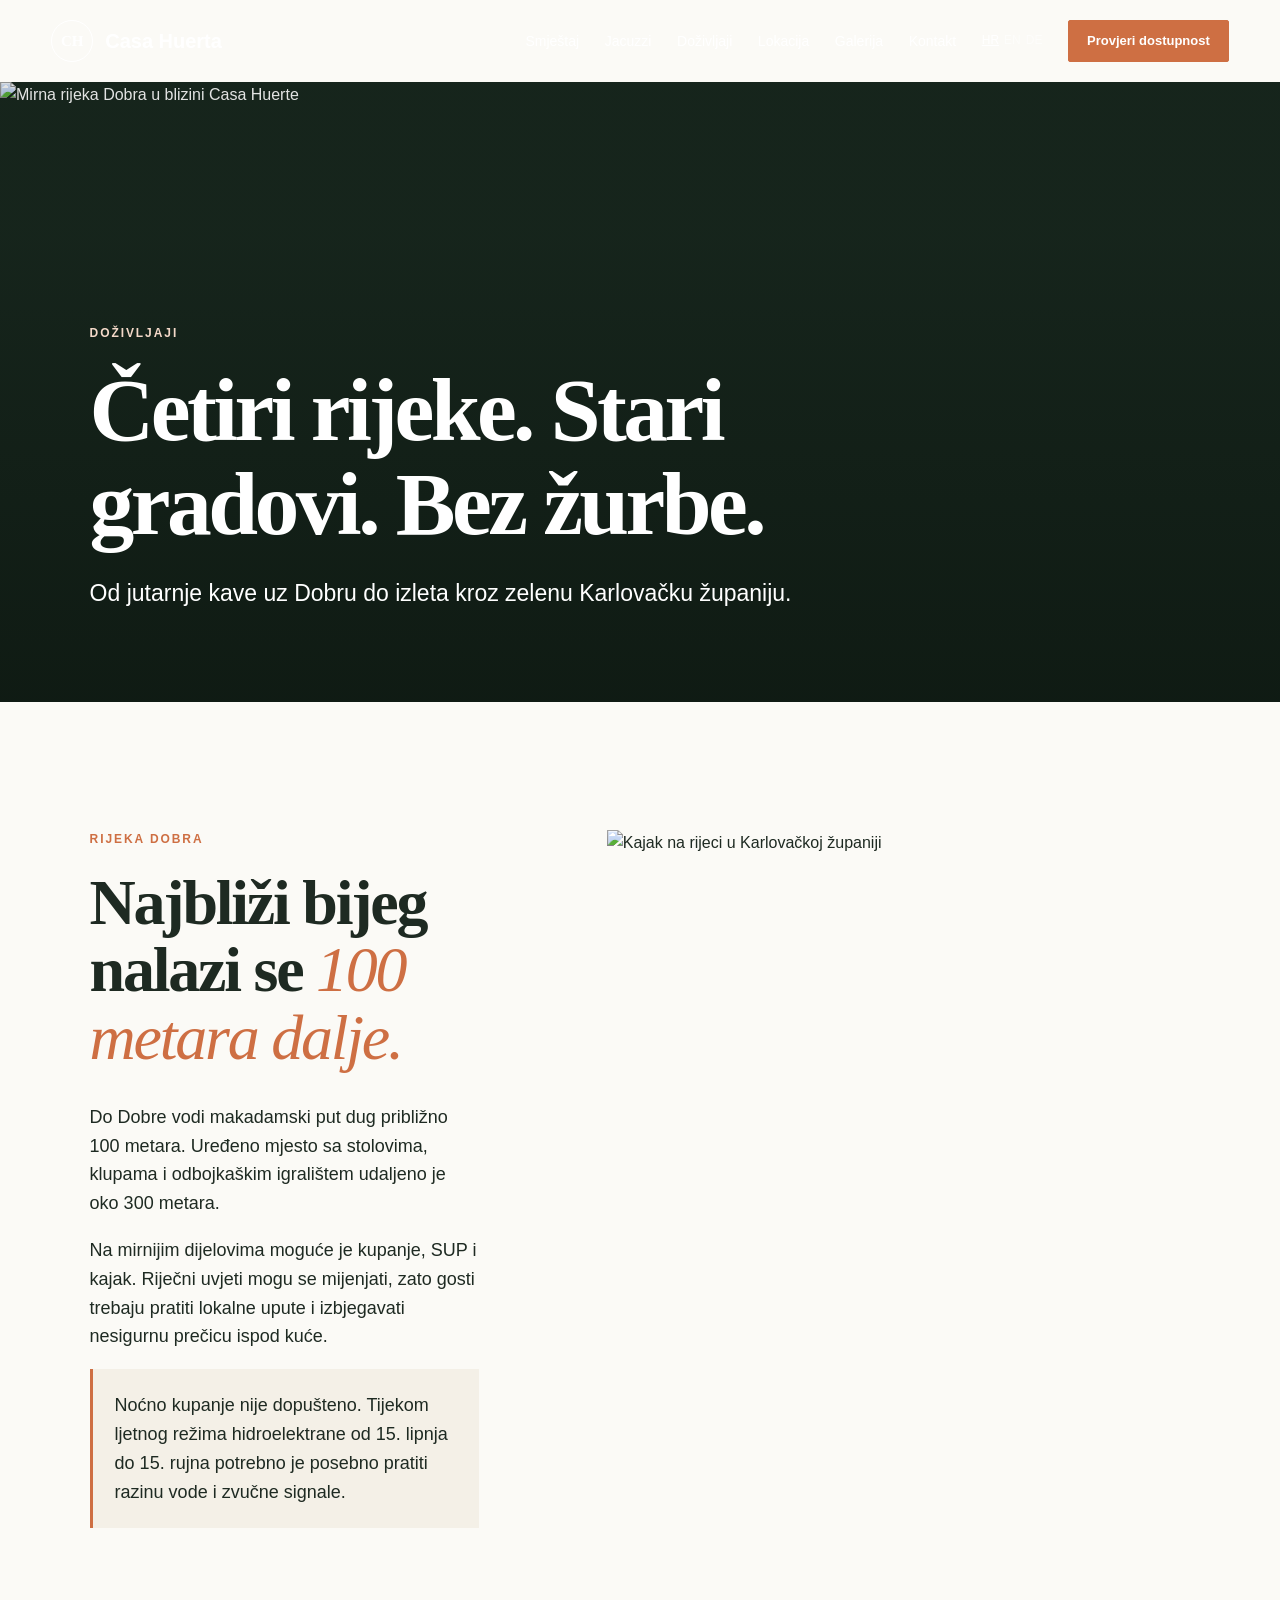
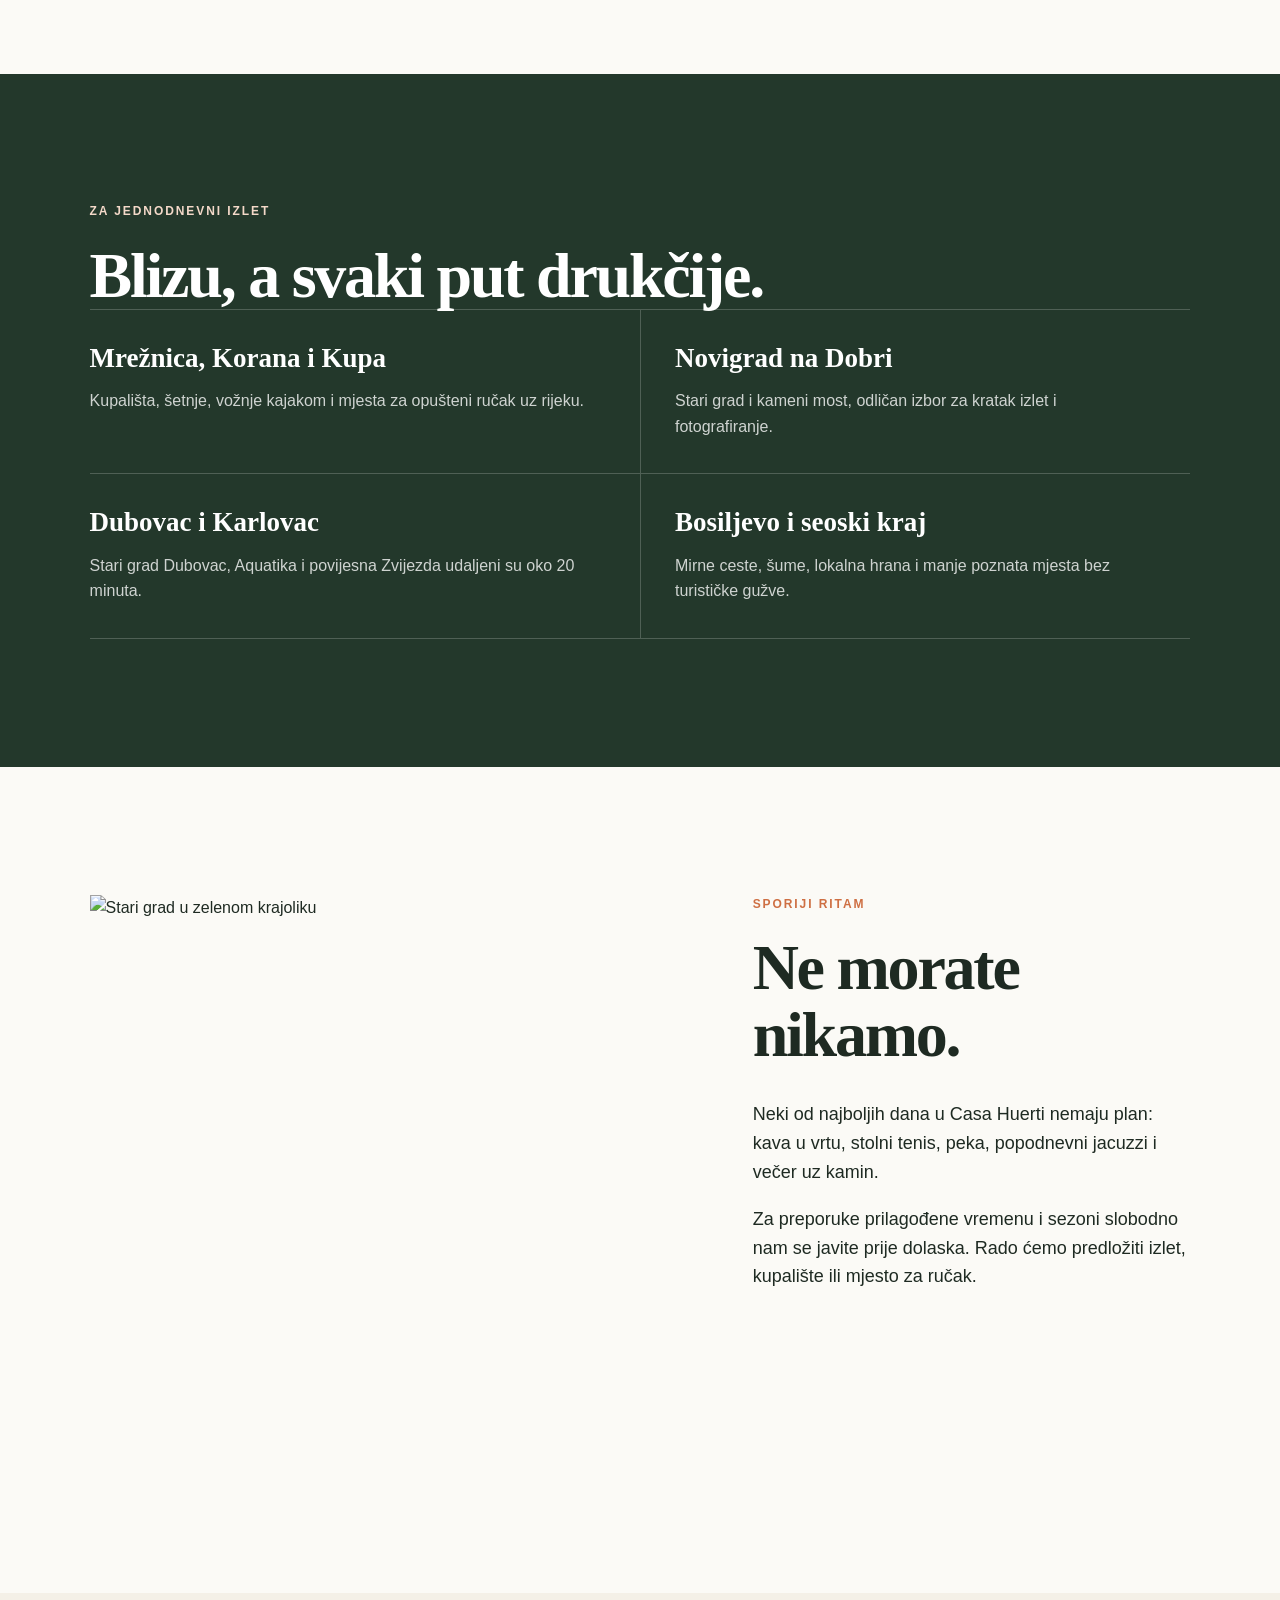
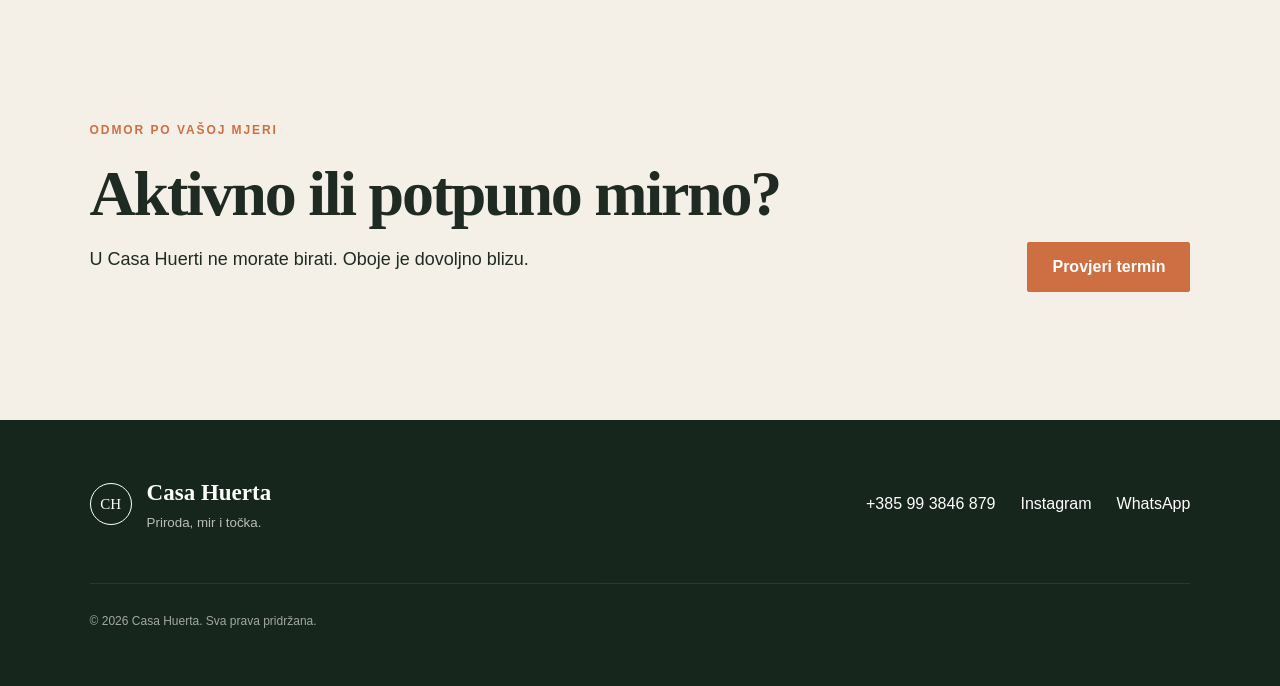
==== dozivljaji/index.html @ 1c02d28e "Dodaj podstranicu Doživljaji" ====
<!doctype html><html lang="hr"><head><meta charset="UTF-8"><meta name="viewport" content="width=device-width,initial-scale=1"><meta name="description" content="Istražite Dobru, Mrežnicu, Koranu i Kupu, stare gradove i prirodu u okolici Casa Huerte kod Karlovca."><title>Doživljaji i okolica | Casa Huerta</title><link rel="stylesheet" href="../styles.css"></head>
<body><site-header></site-header><main class="inner-main">
  <section class="inner-hero"><img src="../assets/images/river-dobra.jpg" alt="Mirna rijeka Dobra u blizini Casa Huerte"><div class="inner-hero-content"><p class="eyebrow light">Doživljaji</p><h1>Četiri rijeke. Stari gradovi. Bez žurbe.</h1><p>Od jutarnje kave uz Dobru do izleta kroz zelenu Karlovačku županiju.</p></div></section>
  <section class="section content-split"><div class="content-copy"><p class="eyebrow">Rijeka Dobra</p><h2>Najbliži bijeg nalazi se <em>100 metara dalje.</em></h2><p>Do Dobre vodi makadamski put dug približno 100 metara. Uređeno mjesto sa stolovima, klupama i odbojkaškim igralištem udaljeno je oko 300 metara.</p><p>Na mirnijim dijelovima moguće je kupanje, SUP i kajak. Riječni uvjeti mogu se mijenjati, zato gosti trebaju pratiti lokalne upute i izbjegavati nesigurnu prečicu ispod kuće.</p><p class="policy-note">Noćno kupanje nije dopušteno. Tijekom ljetnog režima hidroelektrane od 15. lipnja do 15. rujna potrebno je posebno pratiti razinu vode i zvučne signale.</p></div><div class="content-image"><img src="../assets/images/kayak.jpg" alt="Kajak na rijeci u Karlovačkoj županiji"></div></section>
  <section class="section dark-section"><p class="eyebrow">Za jednodnevni izlet</p><h2>Blizu, a svaki put drukčije.</h2><div class="feature-list"><article><h3>Mrežnica, Korana i Kupa</h3><p>Kupališta, šetnje, vožnje kajakom i mjesta za opušteni ručak uz rijeku.</p></article><article><h3>Novigrad na Dobri</h3><p>Stari grad i kameni most, odličan izbor za kratak izlet i fotografiranje.</p></article><article><h3>Dubovac i Karlovac</h3><p>Stari grad Dubovac, Aquatika i povijesna Zvijezda udaljeni su oko 20 minuta.</p></article><article><h3>Bosiljevo i seoski kraj</h3><p>Mirne ceste, šume, lokalna hrana i manje poznata mjesta bez turističke gužve.</p></article></div></section>
  <section class="section content-split reverse"><div class="content-image"><img src="../assets/images/castle.jpg" alt="Stari grad u zelenom krajoliku"></div><div class="content-copy"><p class="eyebrow">Sporiji ritam</p><h2>Ne morate nikamo.</h2><p>Neki od najboljih dana u Casa Huerti nemaju plan: kava u vrtu, stolni tenis, peka, popodnevni jacuzzi i večer uz kamin.</p><p>Za preporuke prilagođene vremenu i sezoni slobodno nam se javite prije dolaska. Rado ćemo predložiti izlet, kupalište ili mjesto za ručak.</p></div></section>
  <section class="section page-cta"><div><p class="eyebrow">Odmor po vašoj mjeri</p><h2>Aktivno ili potpuno mirno?</h2><p>U Casa Huerti ne morate birati. Oboje je dovoljno blizu.</p></div><a class="button" href="/rezervacija/">Provjeri termin</a></section>
</main><site-footer></site-footer><script src="../script.js"></script></body></html>
---- styles.css ----
:root {
  --ink: #1e2a22;
  --forest: #23382b;
  --forest-dark: #17261d;
  --cream: #f4f0e7;
  --paper: #fbfaf6;
  --terracotta: #ce6f43;
  --line: rgba(30, 42, 34, 0.18);
  --sans: "DM Sans", sans-serif;
  --serif: "Playfair Display", Georgia, serif;
}

* { box-sizing: border-box; }
html { scroll-behavior: smooth; }
body { margin: 0; color: var(--ink); background: var(--paper); font-family: var(--sans); line-height: 1.6; }
img { display: block; width: 100%; }
a { color: inherit; }
button, input, select { font: inherit; }
.sr-only { position: absolute; width: 1px; height: 1px; padding: 0; margin: -1px; overflow: hidden; clip: rect(0,0,0,0); white-space: nowrap; border: 0; }

.site-header {
  position: fixed; inset: 0 0 auto; z-index: 20; display: flex; align-items: center; justify-content: space-between;
  height: 82px; padding: 0 clamp(20px, 4vw, 64px); color: white; transition: .25s ease;
}
.site-header.scrolled { color: var(--ink); background: rgba(251,250,246,.94); backdrop-filter: blur(14px); box-shadow: 0 1px 0 var(--line); }
.brand { display: flex; gap: 12px; align-items: center; text-decoration: none; font-weight: 600; font-size: 20px; }
.brand-mark { display: grid; place-items: center; width: 42px; height: 42px; border: 1px solid currentColor; border-radius: 50%; font-family: var(--serif); font-size: 15px; }
.main-nav { display: flex; align-items: center; gap: clamp(16px, 2vw, 30px); }
.main-nav > a:not(.button) { font-size: 14px; text-decoration: none; }
.languages { display: flex; gap: 5px; }
.languages button { padding: 0; color: inherit; background: transparent; border: 0; opacity: .55; cursor: pointer; font-size: 12px; }
.languages button.active { opacity: 1; text-decoration: underline; }
.menu-button { display: none; padding: 7px; background: transparent; border: 0; }
.menu-button span:not(.sr-only) { display: block; width: 25px; height: 2px; margin: 5px; background: currentColor; }

.button { display: inline-flex; align-items: center; justify-content: center; min-height: 50px; padding: 0 24px; border: 1px solid var(--terracotta); border-radius: 2px; color: white; background: var(--terracotta); text-decoration: none; font-weight: 600; cursor: pointer; transition: .2s ease; }
.button:hover { transform: translateY(-2px); filter: brightness(.94); }
.button-small { min-height: 42px; padding-inline: 18px; font-size: 13px; }
.button-outline-light { border-color: rgba(255,255,255,.7); background: transparent; }
.text-link { display: inline-block; margin-top: 18px; font-weight: 600; text-decoration: none; border-bottom: 1px solid currentColor; }
.light-link { color: white; }
.eyebrow { margin: 0 0 20px; color: var(--terracotta); font-size: 12px; font-weight: 600; letter-spacing: .16em; text-transform: uppercase; }
.eyebrow.light { color: #f4d9c9; }
h1, h2, h3, blockquote { font-family: var(--serif); line-height: 1.05; }
h1 { margin: 0; font-size: clamp(56px, 8vw, 118px); font-weight: 600; letter-spacing: -.04em; }
h2 { margin: 0; font-size: clamp(40px, 5vw, 72px); font-weight: 600; letter-spacing: -.035em; }
h2 em { color: var(--terracotta); font-weight: 500; }
h3 { margin: 0 0 15px; font-size: clamp(30px, 3vw, 48px); }
.section { padding: clamp(80px, 10vw, 150px) clamp(22px, 7vw, 110px); }

.hero { position: relative; min-height: 100svh; display: flex; align-items: center; overflow: hidden; color: white; background: url("assets/images/hero-terrace.jpg") center/cover; }
.hero-overlay { position: absolute; inset: 0; background: linear-gradient(90deg, rgba(14,25,18,.78), rgba(14,25,18,.25) 65%, rgba(14,25,18,.15)); }
.hero-content { position: relative; width: min(900px, 90%); padding: 130px clamp(22px, 7vw, 110px) 150px; }
.hero-lead { max-width: 630px; margin: 30px 0 0; font-size: clamp(18px, 2vw, 24px); }
.hero-actions { display: flex; gap: 28px; align-items: center; margin-top: 34px; }
.hero-actions .text-link { margin-top: 0; }
.quick-facts { position: absolute; right: 0; bottom: 0; left: 0; display: grid; grid-template-columns: repeat(4,1fr); padding: 20px clamp(22px, 7vw, 110px); border-top: 1px solid rgba(255,255,255,.3); background: rgba(16,27,20,.42); backdrop-filter: blur(10px); }
.quick-facts span { padding: 0 26px; border-right: 1px solid rgba(255,255,255,.25); font-size: 14px; }
.quick-facts span:first-child { padding-left: 0; }
.quick-facts span:last-child { border: 0; }
.quick-facts strong { margin-right: 5px; font-size: 18px; }

.intro { display: grid; grid-template-columns: 1.1fr .9fr; gap: 10vw; background: var(--cream); }
.intro-copy { align-self: end; max-width: 590px; font-size: 18px; }
.intro-copy p:first-child { font-size: 23px; }

.feature-grid { display: grid; grid-template-columns: 1.4fr .8fr; gap: 22px; padding-top: 22px; padding-bottom: 22px; background: var(--cream); }
.feature-card { position: relative; min-height: 650px; overflow: hidden; color: white; }
.feature-card img { height: 100%; object-fit: cover; transition: transform .8s ease; }
.feature-card:hover img { transform: scale(1.025); }
.feature-card::after { content: ""; position: absolute; inset: 0; background: linear-gradient(0deg, rgba(12,22,16,.82), transparent 65%); }
.feature-card-copy { position: absolute; z-index: 1; right: 0; bottom: 0; left: 0; padding: clamp(28px, 4vw, 58px); }
.feature-card-copy p:not(.eyebrow) { max-width: 540px; }

.amenities { background: var(--paper); }
.section-heading { display: grid; grid-template-columns: .45fr 1.55fr; gap: 30px; margin-bottom: 70px; }
.amenity-list { display: grid; grid-template-columns: repeat(3,1fr); border-top: 1px solid var(--line); border-left: 1px solid var(--line); }
.amenity-list div { min-height: 190px; padding: 30px; border-right: 1px solid var(--line); border-bottom: 1px solid var(--line); }
.amenity-list span { display: block; margin-bottom: 32px; color: var(--terracotta); font-size: 12px; }
.amenity-list strong, .amenity-list small { display: block; }
.amenity-list strong { margin-bottom: 8px; font-family: var(--serif); font-size: 24px; }
.amenity-list small { opacity: .7; }

.experience { display: grid; grid-template-columns: 1.1fr .9fr; gap: 8vw; align-items: center; background: var(--cream); }
.experience-image img { min-height: 630px; object-fit: cover; }
.experience-copy p:not(.eyebrow) { max-width: 570px; font-size: 18px; }
.mini-facts { display: grid; grid-template-columns: repeat(3,1fr); gap: 12px; margin: 36px 0 20px; padding: 24px 0; border-block: 1px solid var(--line); }
.mini-facts span { font-size: 13px; }
.mini-facts strong { display: block; font-family: var(--serif); font-size: 24px; }

.testimonial { text-align: center; }
blockquote { max-width: 1050px; margin: 25px auto; font-size: clamp(34px, 5vw, 66px); }
.quote-author { color: var(--terracotta); font-weight: 600; }

.location { display: flex; justify-content: space-between; align-items: end; gap: 50px; color: white; background: var(--forest); }
.location p:not(.eyebrow) { max-width: 650px; font-size: 18px; }

.booking { display: grid; grid-template-columns: .9fr 1.1fr; gap: 10vw; background: var(--cream); }
.booking-copy p:not(.eyebrow) { max-width: 530px; font-size: 18px; }
.booking-form { display: grid; grid-template-columns: 1fr 1fr; gap: 22px; align-content: start; padding: 36px; background: white; box-shadow: 0 18px 60px rgba(25,35,29,.1); }
.booking-form label { display: grid; gap: 7px; font-size: 13px; font-weight: 600; }
.booking-form label:nth-child(3), .booking-form .button, .booking-form small { grid-column: 1 / -1; }
.booking-form input, .booking-form select { width: 100%; height: 52px; padding: 0 13px; border: 1px solid var(--line); background: var(--paper); }
.booking-form small { color: rgba(30,42,34,.65); }

footer { display: grid; grid-template-columns: 1fr auto; gap: 50px; padding: 55px clamp(22px, 7vw, 110px); color: white; background: var(--forest-dark); }
.footer-brand { display: flex; gap: 15px; align-items: center; }
.footer-brand strong, .footer-brand small { display: block; }
.footer-brand strong { font-family: var(--serif); font-size: 23px; }
.footer-brand small { opacity: .7; }
.footer-links { display: flex; gap: 25px; align-items: center; }
.footer-links a { text-decoration: none; }
footer > p { grid-column: 1 / -1; margin: 0; padding-top: 28px; border-top: 1px solid rgba(255,255,255,.15); opacity: .6; font-size: 12px; }

@media (max-width: 980px) {
  .menu-button { display: block; color: inherit; }
  .main-nav { position: fixed; inset: 82px 0 auto; display: none; align-items: stretch; padding: 26px; color: var(--ink); background: var(--paper); box-shadow: 0 15px 40px rgba(20,30,23,.15); }
  .main-nav.open { display: grid; }
  .site-header:not(.scrolled):has(.main-nav.open) { color: var(--ink); background: var(--paper); }
  .languages { margin-top: 10px; }
  .feature-grid, .experience, .booking { grid-template-columns: 1fr; }
  .feature-card { min-height: 570px; }
  .experience-copy { padding-top: 10px; }
  .amenity-list { grid-template-columns: repeat(2,1fr); }
}

@media (max-width: 680px) {
  .site-header { height: 72px; padding-inline: 18px; }
  .main-nav { inset-block-start: 72px; }
  .brand-name { font-size: 18px; }
  .brand-mark { width: 37px; height: 37px; }
  .hero { min-height: 820px; align-items: start; }
  .hero-content { width: 100%; padding: 150px 22px 230px; }
  h1 { font-size: clamp(58px, 19vw, 82px); }
  .hero-actions { align-items: flex-start; flex-direction: column; gap: 18px; }
  .quick-facts { grid-template-columns: 1fr 1fr; padding: 18px 22px; gap: 13px 0; }
  .quick-facts span { padding: 0 10px 0 0; border: 0; }
  .intro { grid-template-columns: 1fr; gap: 42px; }
  .feature-grid { padding-inline: 0; gap: 6px; }
  .feature-card { min-height: 520px; }
  .amenity-list { grid-template-columns: 1fr; }
  .section-heading { grid-template-columns: 1fr; }
  .experience-image { margin-inline: -22px; }
  .experience-image img { min-height: 450px; }
  .location { align-items: flex-start; flex-direction: column; }
  .booking-form { grid-template-columns: 1fr; padding: 25px 20px; }
  .booking-form label { grid-column: 1 / -1; }
  footer { grid-template-columns: 1fr; }
  .footer-links { align-items: flex-start; flex-direction: column; gap: 10px; }
}

@media (prefers-reduced-motion: reduce) {
  html { scroll-behavior: auto; }
  *, *::before, *::after { transition-duration: .01ms !important; }
}

/* Unutarnje stranice */
site-header, site-footer { display: block; }
.inner-header { position: fixed; }
.inner-main { padding-top: 82px; }
.inner-hero { position: relative; min-height: 620px; display: flex; align-items: end; overflow: hidden; color: white; background: var(--forest-dark); }
.inner-hero > img { position: absolute; inset: 0; width: 100%; height: 100%; object-fit: cover; }
.inner-hero::after { content: ""; position: absolute; inset: 0; background: linear-gradient(0deg, rgba(14,25,18,.86), rgba(14,25,18,.12) 75%); }
.inner-hero-content { position: relative; z-index: 1; width: min(1100px, 100%); padding: 90px clamp(22px, 7vw, 110px); }
.inner-hero h1 { max-width: 950px; font-size: clamp(48px, 7vw, 96px); }
.inner-hero p:not(.eyebrow) { max-width: 720px; margin: 24px 0 0; font-size: clamp(17px, 2vw, 23px); }
.content-split { display: grid; grid-template-columns: .8fr 1.2fr; gap: 10vw; align-items: start; }
.content-split.reverse { grid-template-columns: 1.1fr .9fr; }
.content-copy { max-width: 700px; font-size: 18px; }
.content-copy h2 { margin-bottom: 32px; }
.content-copy h3 { margin-top: 38px; font-size: 28px; }
.content-image { position: sticky; top: 115px; }
.content-image img { min-height: 570px; object-fit: cover; }
.stats-strip { display: grid; grid-template-columns: repeat(4, 1fr); border-top: 1px solid var(--line); border-left: 1px solid var(--line); }
.stats-strip div { padding: 34px 24px; border-right: 1px solid var(--line); border-bottom: 1px solid var(--line); }
.stats-strip strong, .stats-strip span { display: block; }
.stats-strip strong { font-family: var(--serif); font-size: 35px; }
.stats-strip span { margin-top: 7px; opacity: .68; font-size: 13px; }
.dark-section { color: white; background: var(--forest); }
.dark-section .eyebrow { color: #f4d9c9; }
.feature-list { display: grid; grid-template-columns: repeat(2,1fr); gap: 0; border-top: 1px solid rgba(255,255,255,.2); }
.feature-list article { padding: 34px 34px 34px 0; border-bottom: 1px solid rgba(255,255,255,.2); }
.feature-list article:nth-child(even) { padding-left: 34px; border-left: 1px solid rgba(255,255,255,.2); }
.feature-list h3 { font-size: 27px; }
.feature-list p { margin-bottom: 0; opacity: .78; }
.page-cta { display: flex; justify-content: space-between; align-items: end; gap: 50px; background: var(--cream); }
.page-cta p:not(.eyebrow) { max-width: 680px; font-size: 18px; }
.gallery-grid { display: grid; grid-template-columns: repeat(3,1fr); gap: 10px; padding: 10px; background: var(--paper); }
.gallery-grid figure { margin: 0; min-height: 340px; overflow: hidden; }
.gallery-grid figure:nth-child(1), .gallery-grid figure:nth-child(7) { grid-column: span 2; }
.gallery-grid img { height: 100%; object-fit: cover; transition: transform .6s ease; }
.gallery-grid figure:hover img { transform: scale(1.025); }
.faq-list { max-width: 980px; margin-inline: auto; border-top: 1px solid var(--line); }
.faq-list details { border-bottom: 1px solid var(--line); }
.faq-list summary { padding: 28px 0; cursor: pointer; list-style: none; font-family: var(--serif); font-size: clamp(22px,3vw,31px); }
.faq-list summary::after { content: "+"; float: right; color: var(--terracotta); }
.faq-list details[open] summary::after { content: "–"; }
.faq-list details div { max-width: 760px; padding: 0 0 30px; font-size: 17px; }
.contact-grid { display: grid; grid-template-columns: .8fr 1.2fr; gap: 8vw; }
.contact-options { display: grid; gap: 12px; }
.contact-option { padding: 25px; border: 1px solid var(--line); text-decoration: none; }
.contact-option strong, .contact-option span { display: block; }
.contact-option strong { font-family: var(--serif); font-size: 24px; }
.contact-option span { margin-top: 5px; opacity: .65; }
.booking-page .booking-form { box-shadow: none; border: 1px solid var(--line); }
.policy-note { padding: 22px; border-left: 3px solid var(--terracotta); background: var(--cream); }

@media (max-width: 980px) {
  .inner-main { padding-top: 72px; }
  .inner-hero { min-height: 560px; }
  .content-split, .content-split.reverse, .contact-grid { grid-template-columns: 1fr; }
  .content-image { position: static; }
  .content-image img { min-height: 450px; }
  .stats-strip { grid-template-columns: repeat(2,1fr); }
  .page-cta { align-items: flex-start; flex-direction: column; }
}
@media (max-width: 680px) {
  .inner-hero { min-height: 520px; }
  .inner-hero-content { padding: 70px 22px 55px; }
  .feature-list { grid-template-columns: 1fr; }
  .feature-list article:nth-child(even) { padding-left: 0; border-left: 0; }
  .gallery-grid { grid-template-columns: 1fr 1fr; }
  .gallery-grid figure { min-height: 230px; }
  .gallery-grid figure:nth-child(1), .gallery-grid figure:nth-child(7) { grid-column: span 2; min-height: 360px; }
}
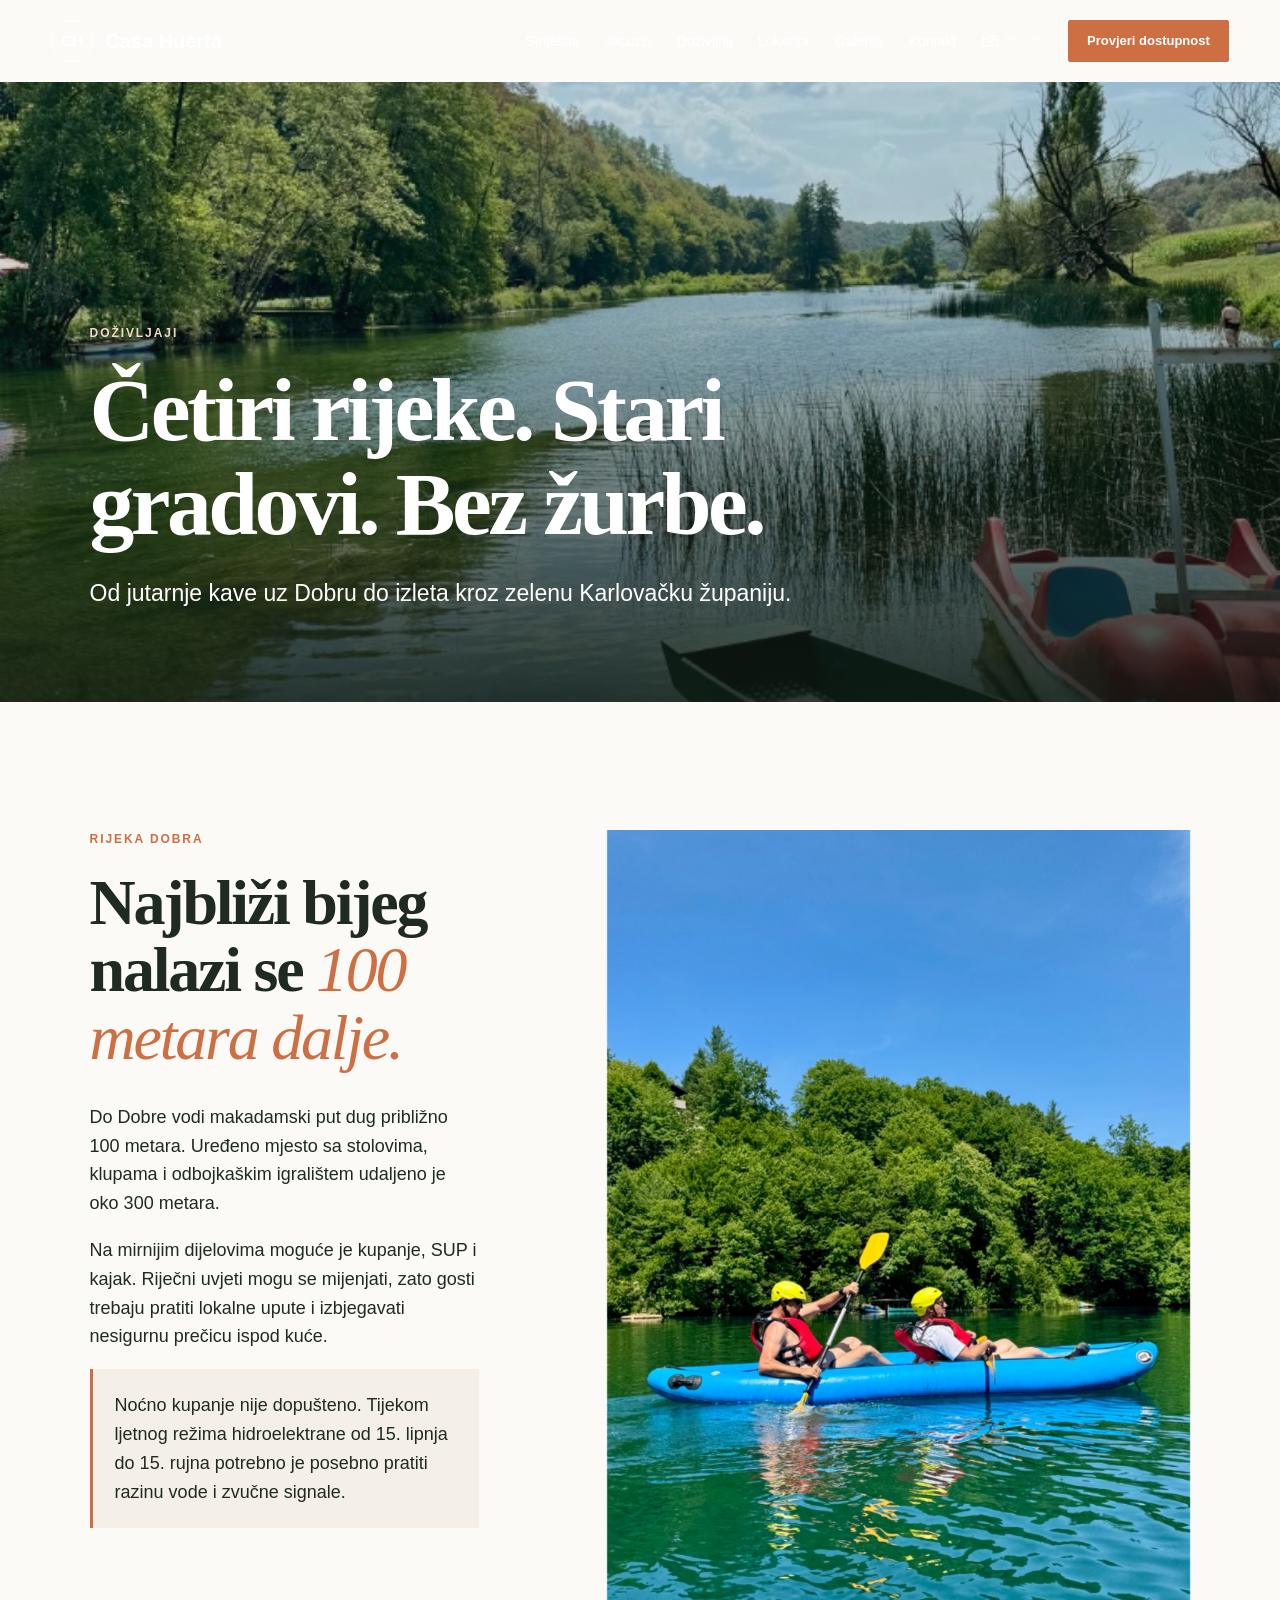
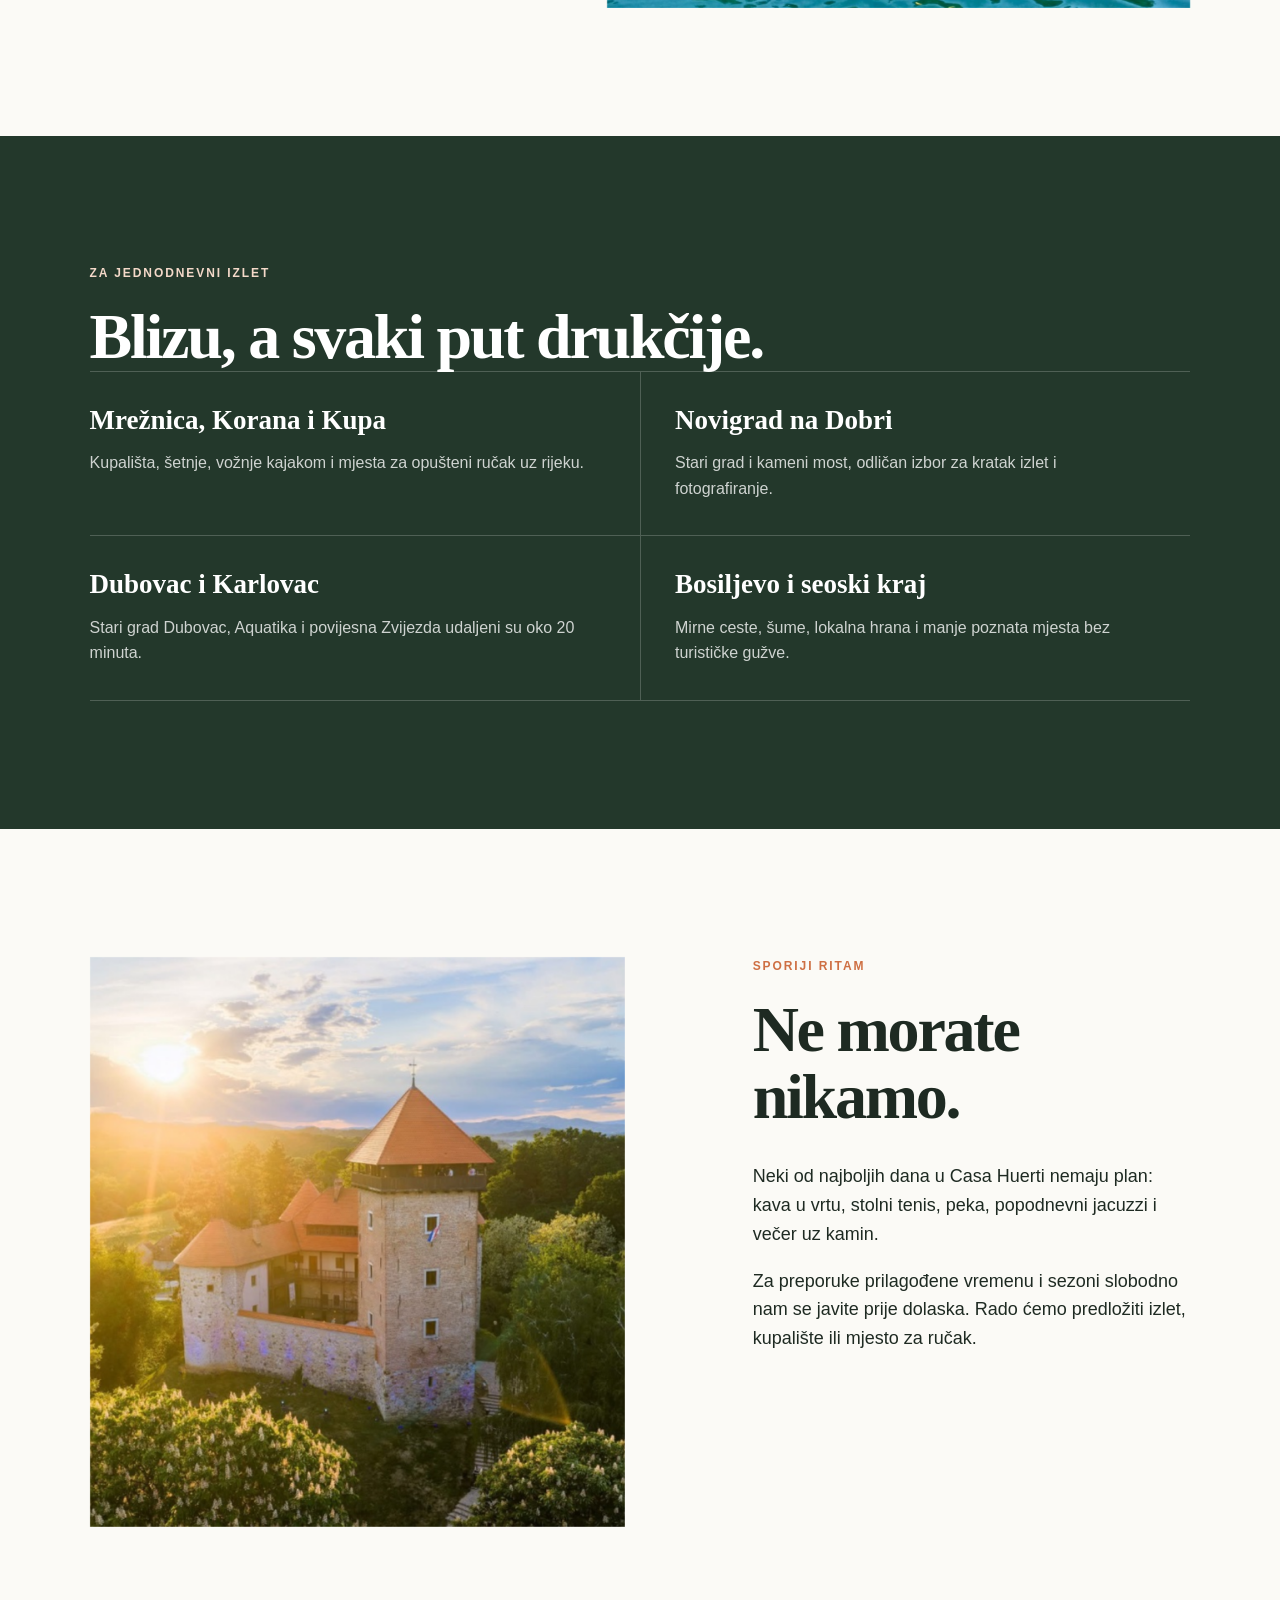
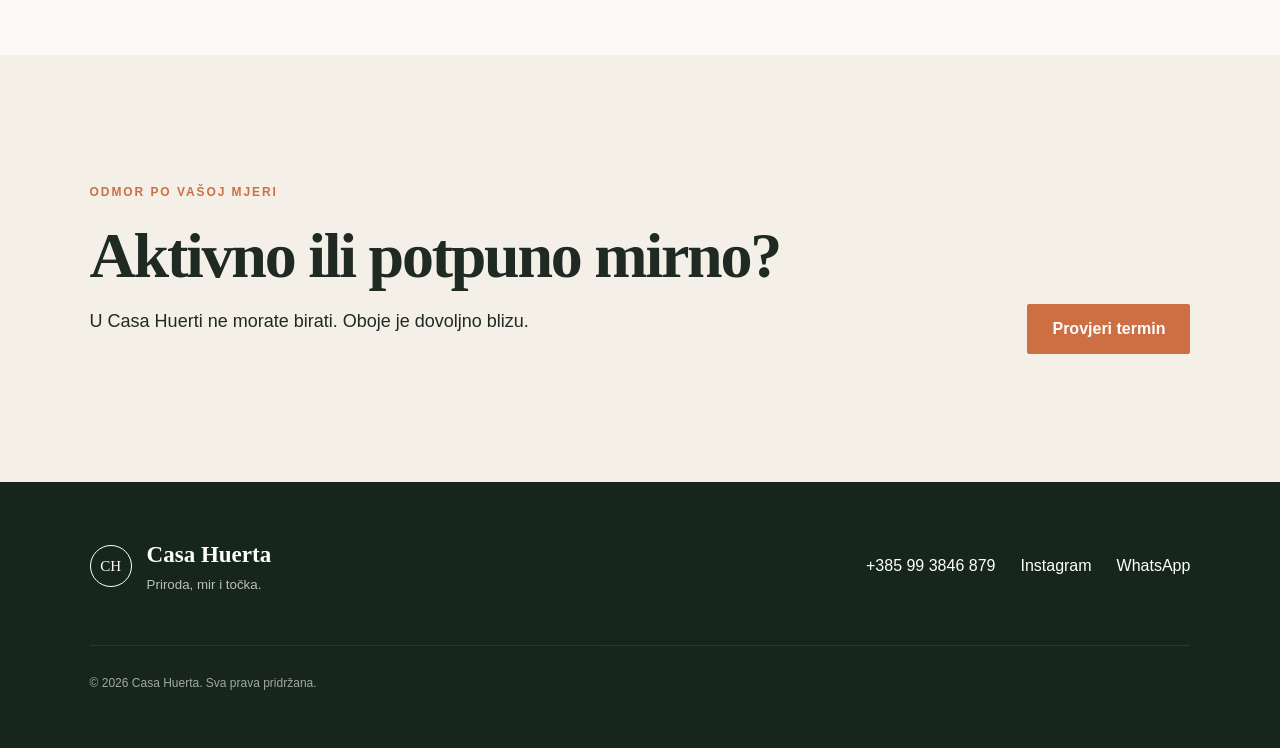
==== commit 7c97d62c: "Ispravi poveznicu na podstranici dozivljaji" ====
--- a/dozivljaji/index.html
+++ b/dozivljaji/index.html
@@ -4,5 +4,5 @@
   <section class="section content-split"><div class="content-copy"><p class="eyebrow">Rijeka Dobra</p><h2>Najbliži bijeg nalazi se <em>100 metara dalje.</em></h2><p>Do Dobre vodi makadamski put dug približno 100 metara. Uređeno mjesto sa stolovima, klupama i odbojkaškim igralištem udaljeno je oko 300 metara.</p><p>Na mirnijim dijelovima moguće je kupanje, SUP i kajak. Riječni uvjeti mogu se mijenjati, zato gosti trebaju pratiti lokalne upute i izbjegavati nesigurnu prečicu ispod kuće.</p><p class="policy-note">Noćno kupanje nije dopušteno. Tijekom ljetnog režima hidroelektrane od 15. lipnja do 15. rujna potrebno je posebno pratiti razinu vode i zvučne signale.</p></div><div class="content-image"><img src="../assets/images/kayak.jpg" alt="Kajak na rijeci u Karlovačkoj županiji"></div></section>
   <section class="section dark-section"><p class="eyebrow">Za jednodnevni izlet</p><h2>Blizu, a svaki put drukčije.</h2><div class="feature-list"><article><h3>Mrežnica, Korana i Kupa</h3><p>Kupališta, šetnje, vožnje kajakom i mjesta za opušteni ručak uz rijeku.</p></article><article><h3>Novigrad na Dobri</h3><p>Stari grad i kameni most, odličan izbor za kratak izlet i fotografiranje.</p></article><article><h3>Dubovac i Karlovac</h3><p>Stari grad Dubovac, Aquatika i povijesna Zvijezda udaljeni su oko 20 minuta.</p></article><article><h3>Bosiljevo i seoski kraj</h3><p>Mirne ceste, šume, lokalna hrana i manje poznata mjesta bez turističke gužve.</p></article></div></section>
   <section class="section content-split reverse"><div class="content-image"><img src="../assets/images/castle.jpg" alt="Stari grad u zelenom krajoliku"></div><div class="content-copy"><p class="eyebrow">Sporiji ritam</p><h2>Ne morate nikamo.</h2><p>Neki od najboljih dana u Casa Huerti nemaju plan: kava u vrtu, stolni tenis, peka, popodnevni jacuzzi i večer uz kamin.</p><p>Za preporuke prilagođene vremenu i sezoni slobodno nam se javite prije dolaska. Rado ćemo predložiti izlet, kupalište ili mjesto za ručak.</p></div></section>
-  <section class="section page-cta"><div><p class="eyebrow">Odmor po vašoj mjeri</p><h2>Aktivno ili potpuno mirno?</h2><p>U Casa Huerti ne morate birati. Oboje je dovoljno blizu.</p></div><a class="button" href="/rezervacija/">Provjeri termin</a></section>
+  <section class="section page-cta"><div><p class="eyebrow">Odmor po vašoj mjeri</p><h2>Aktivno ili potpuno mirno?</h2><p>U Casa Huerti ne morate birati. Oboje je dovoljno blizu.</p></div><a class="button" href="../rezervacija/">Provjeri termin</a></section>
 </main><site-footer></site-footer><script src="../script.js"></script></body></html>
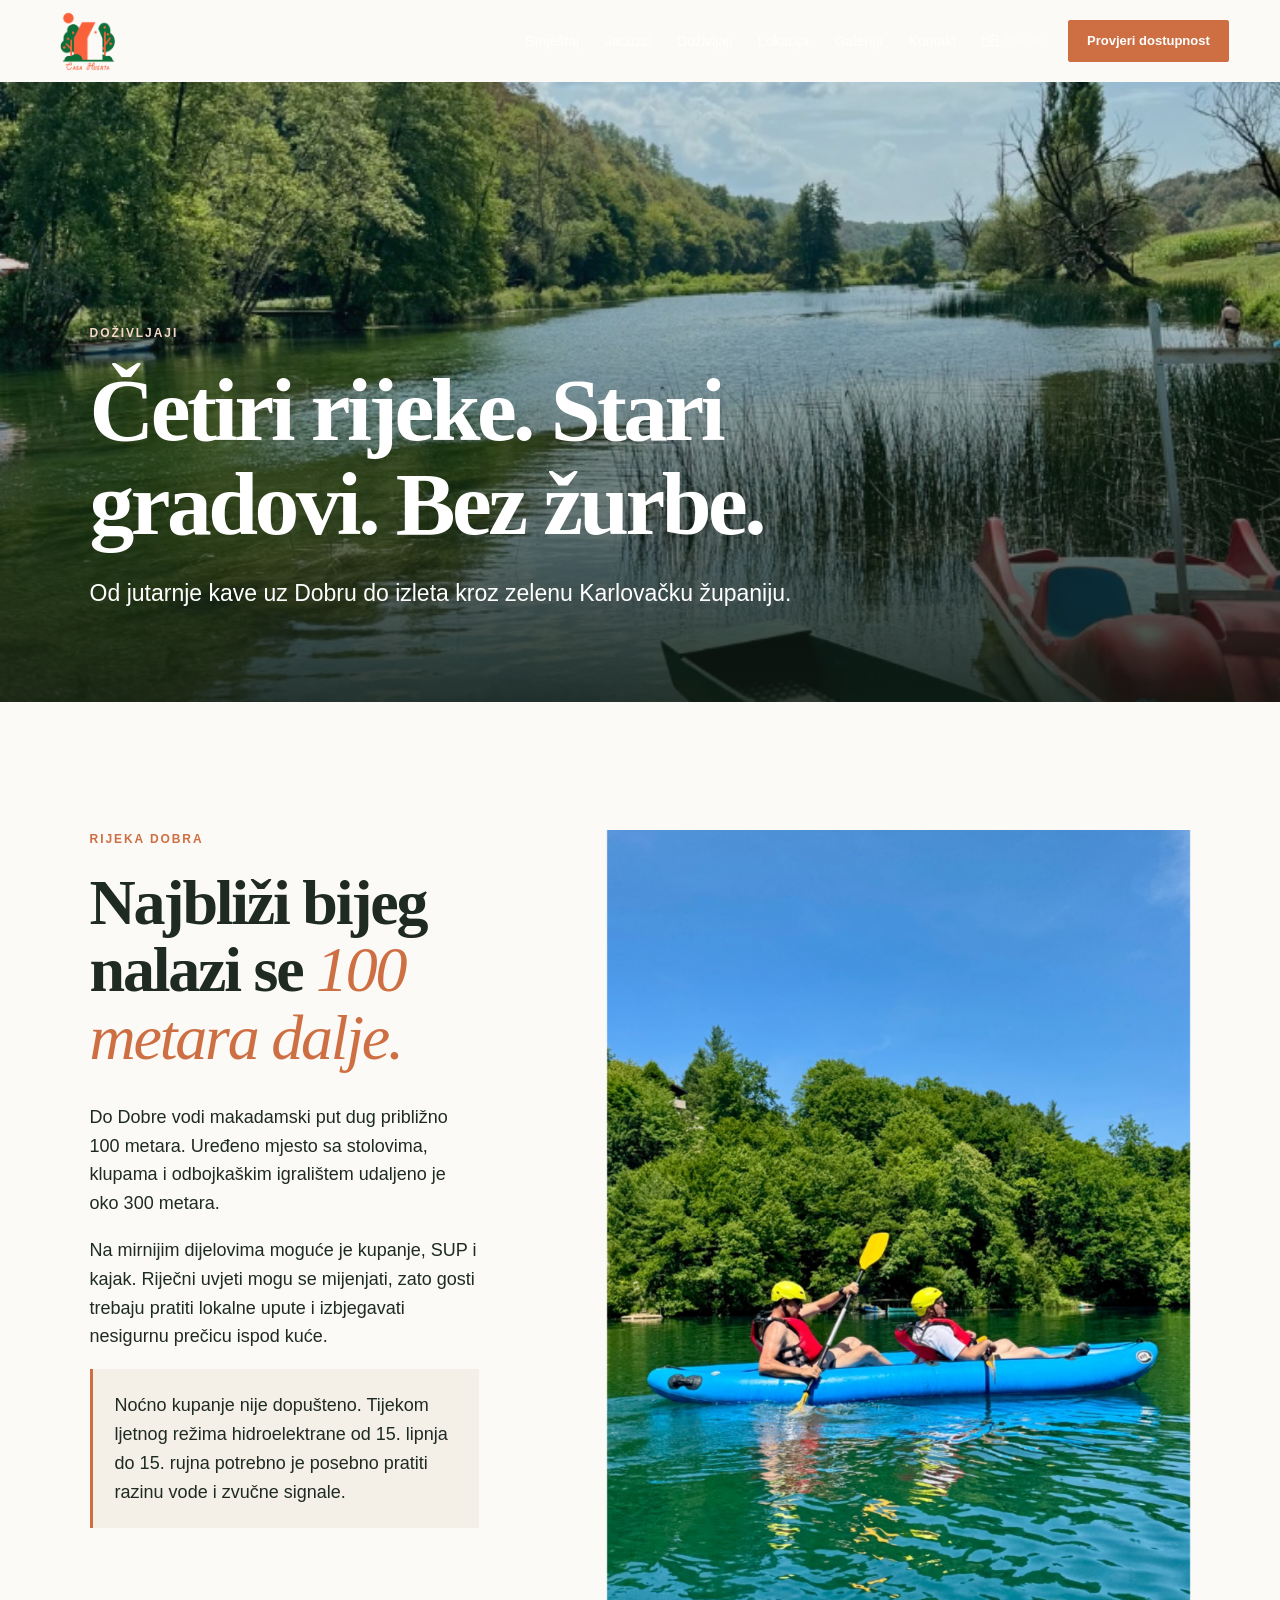
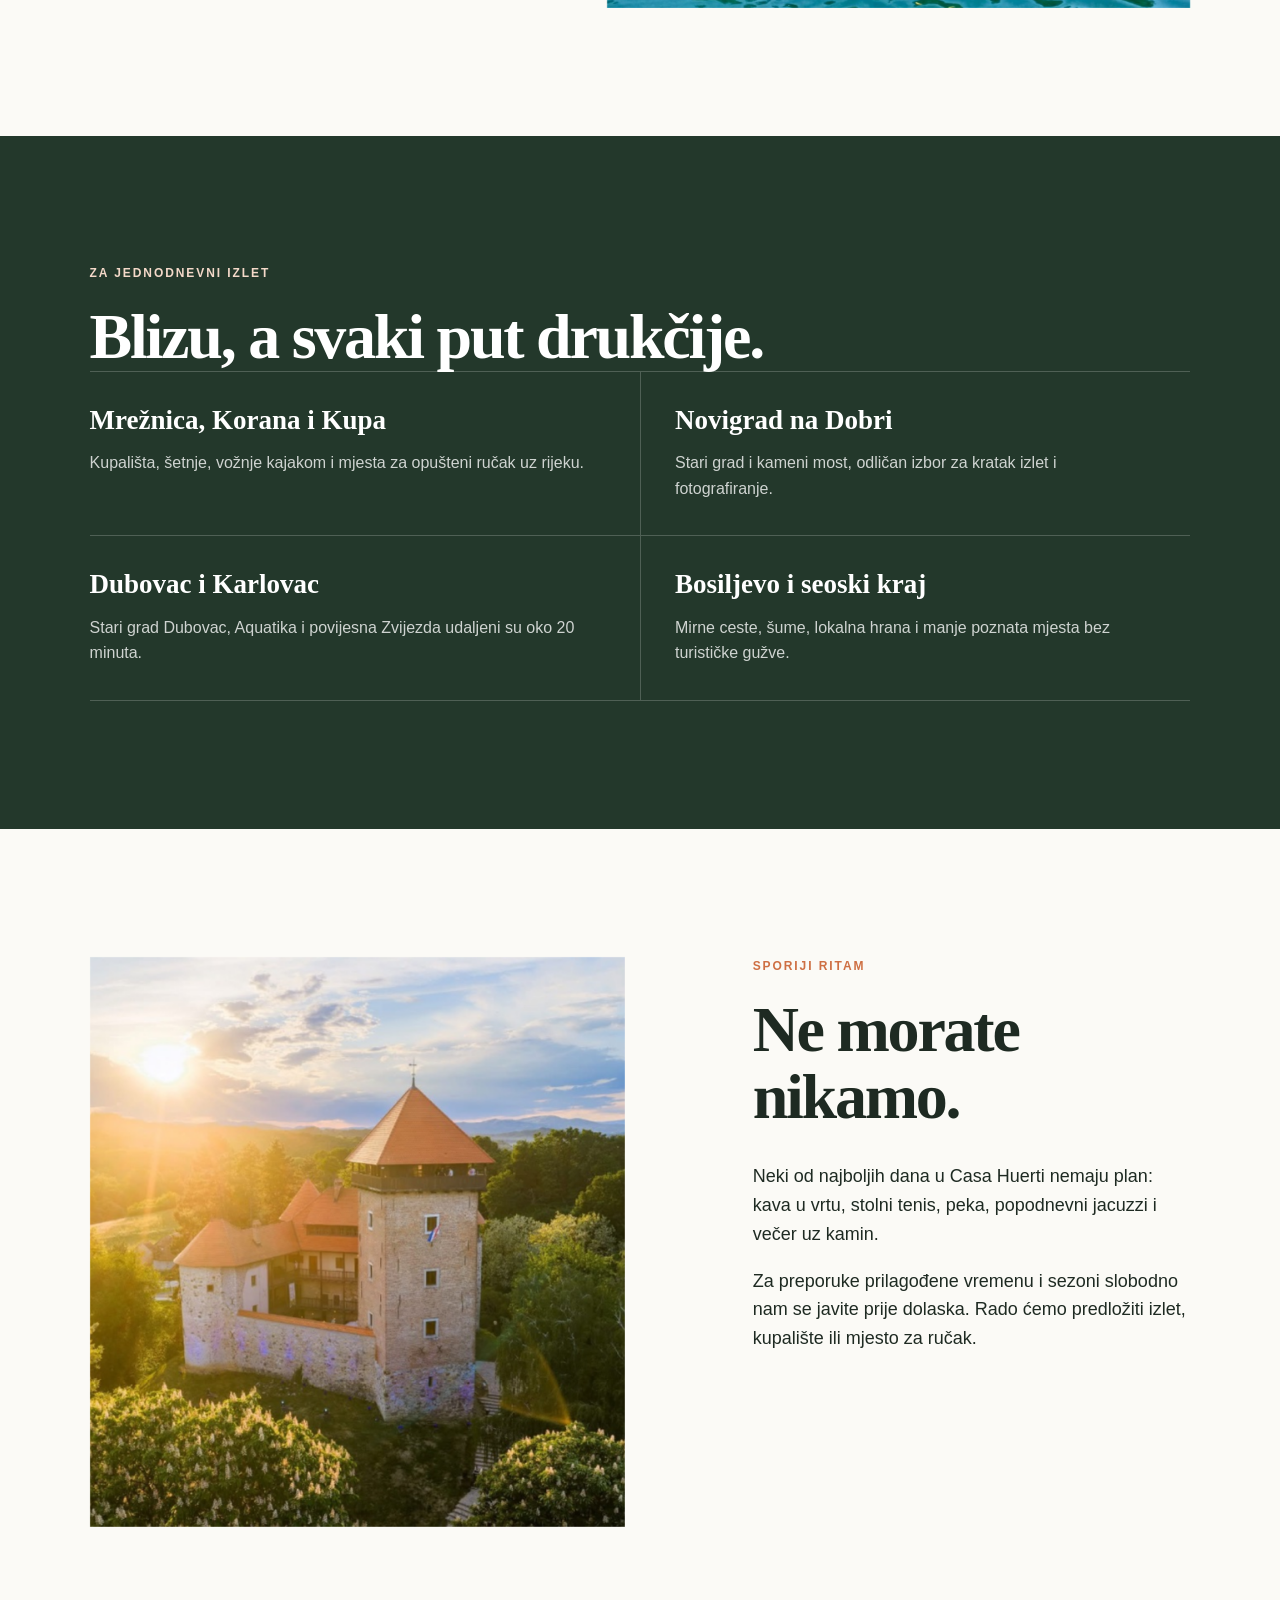
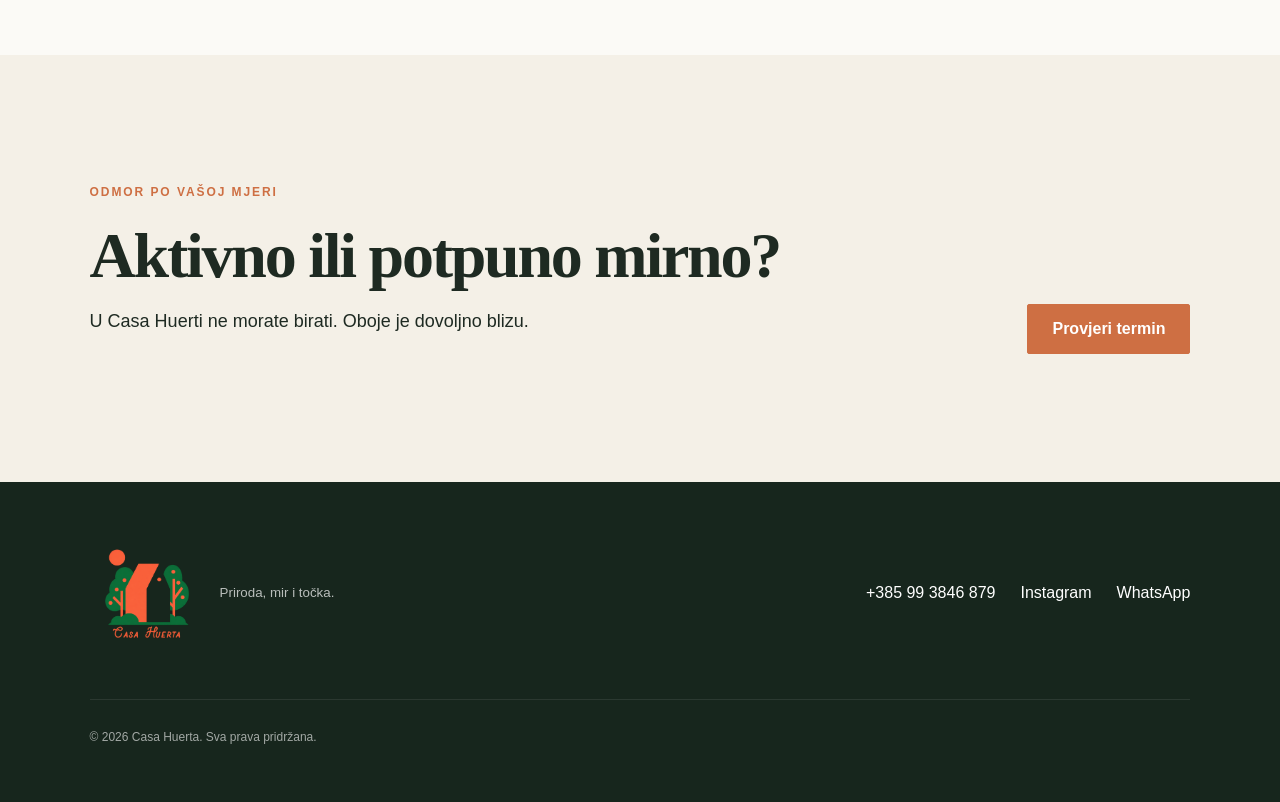
==== commit d1b364ec: "Osvježi skriptu na podstranici doživljaji" ====
--- a/dozivljaji/index.html
+++ b/dozivljaji/index.html
@@ -5,4 +5,4 @@
   <section class="section dark-section"><p class="eyebrow">Za jednodnevni izlet</p><h2>Blizu, a svaki put drukčije.</h2><div class="feature-list"><article><h3>Mrežnica, Korana i Kupa</h3><p>Kupališta, šetnje, vožnje kajakom i mjesta za opušteni ručak uz rijeku.</p></article><article><h3>Novigrad na Dobri</h3><p>Stari grad i kameni most, odličan izbor za kratak izlet i fotografiranje.</p></article><article><h3>Dubovac i Karlovac</h3><p>Stari grad Dubovac, Aquatika i povijesna Zvijezda udaljeni su oko 20 minuta.</p></article><article><h3>Bosiljevo i seoski kraj</h3><p>Mirne ceste, šume, lokalna hrana i manje poznata mjesta bez turističke gužve.</p></article></div></section>
   <section class="section content-split reverse"><div class="content-image"><img src="../assets/images/castle.jpg" alt="Stari grad u zelenom krajoliku"></div><div class="content-copy"><p class="eyebrow">Sporiji ritam</p><h2>Ne morate nikamo.</h2><p>Neki od najboljih dana u Casa Huerti nemaju plan: kava u vrtu, stolni tenis, peka, popodnevni jacuzzi i večer uz kamin.</p><p>Za preporuke prilagođene vremenu i sezoni slobodno nam se javite prije dolaska. Rado ćemo predložiti izlet, kupalište ili mjesto za ručak.</p></div></section>
   <section class="section page-cta"><div><p class="eyebrow">Odmor po vašoj mjeri</p><h2>Aktivno ili potpuno mirno?</h2><p>U Casa Huerti ne morate birati. Oboje je dovoljno blizu.</p></div><a class="button" href="../rezervacija/">Provjeri termin</a></section>
-</main><site-footer></site-footer><script src="../script.js"></script></body></html>
+</main><site-footer></site-footer><script src="../script.js?v=4"></script></body></html>
--- a/styles.css
+++ b/styles.css
@@ -23,8 +23,8 @@
   height: 82px; padding: 0 clamp(20px, 4vw, 64px); color: white; transition: .25s ease;
 }
 .site-header.scrolled { color: var(--ink); background: rgba(251,250,246,.94); backdrop-filter: blur(14px); box-shadow: 0 1px 0 var(--line); }
-.brand { display: flex; gap: 12px; align-items: center; text-decoration: none; font-weight: 600; font-size: 20px; }
-.brand-mark { display: grid; place-items: center; width: 42px; height: 42px; border: 1px solid currentColor; border-radius: 50%; font-family: var(--serif); font-size: 15px; }
+.brand { display: flex; align-items: center; text-decoration: none; }
+.brand-logo { width: 72px; height: 72px; object-fit: contain; }
 .main-nav { display: flex; align-items: center; gap: clamp(16px, 2vw, 30px); }
 .main-nav > a:not(.button) { font-size: 14px; text-decoration: none; }
 .languages { display: flex; gap: 5px; }
@@ -104,9 +104,9 @@
 .booking-form small { color: rgba(30,42,34,.65); }
 
 footer { display: grid; grid-template-columns: 1fr auto; gap: 50px; padding: 55px clamp(22px, 7vw, 110px); color: white; background: var(--forest-dark); }
-.footer-brand { display: flex; gap: 15px; align-items: center; }
-.footer-brand strong, .footer-brand small { display: block; }
-.footer-brand strong { font-family: var(--serif); font-size: 23px; }
+.footer-brand { display: flex; gap: 18px; align-items: center; }
+.footer-logo { width: 112px; height: 112px; object-fit: contain; }
+.footer-brand small { display: block; }
 .footer-brand small { opacity: .7; }
 .footer-links { display: flex; gap: 25px; align-items: center; }
 .footer-links a { text-decoration: none; }
@@ -127,8 +127,7 @@
 @media (max-width: 680px) {
   .site-header { height: 72px; padding-inline: 18px; }
   .main-nav { inset-block-start: 72px; }
-  .brand-name { font-size: 18px; }
-  .brand-mark { width: 37px; height: 37px; }
+  .brand-logo { width: 62px; height: 62px; }
   .hero { min-height: 820px; align-items: start; }
   .hero-content { width: 100%; padding: 150px 22px 230px; }
   h1 { font-size: clamp(58px, 19vw, 82px); }
